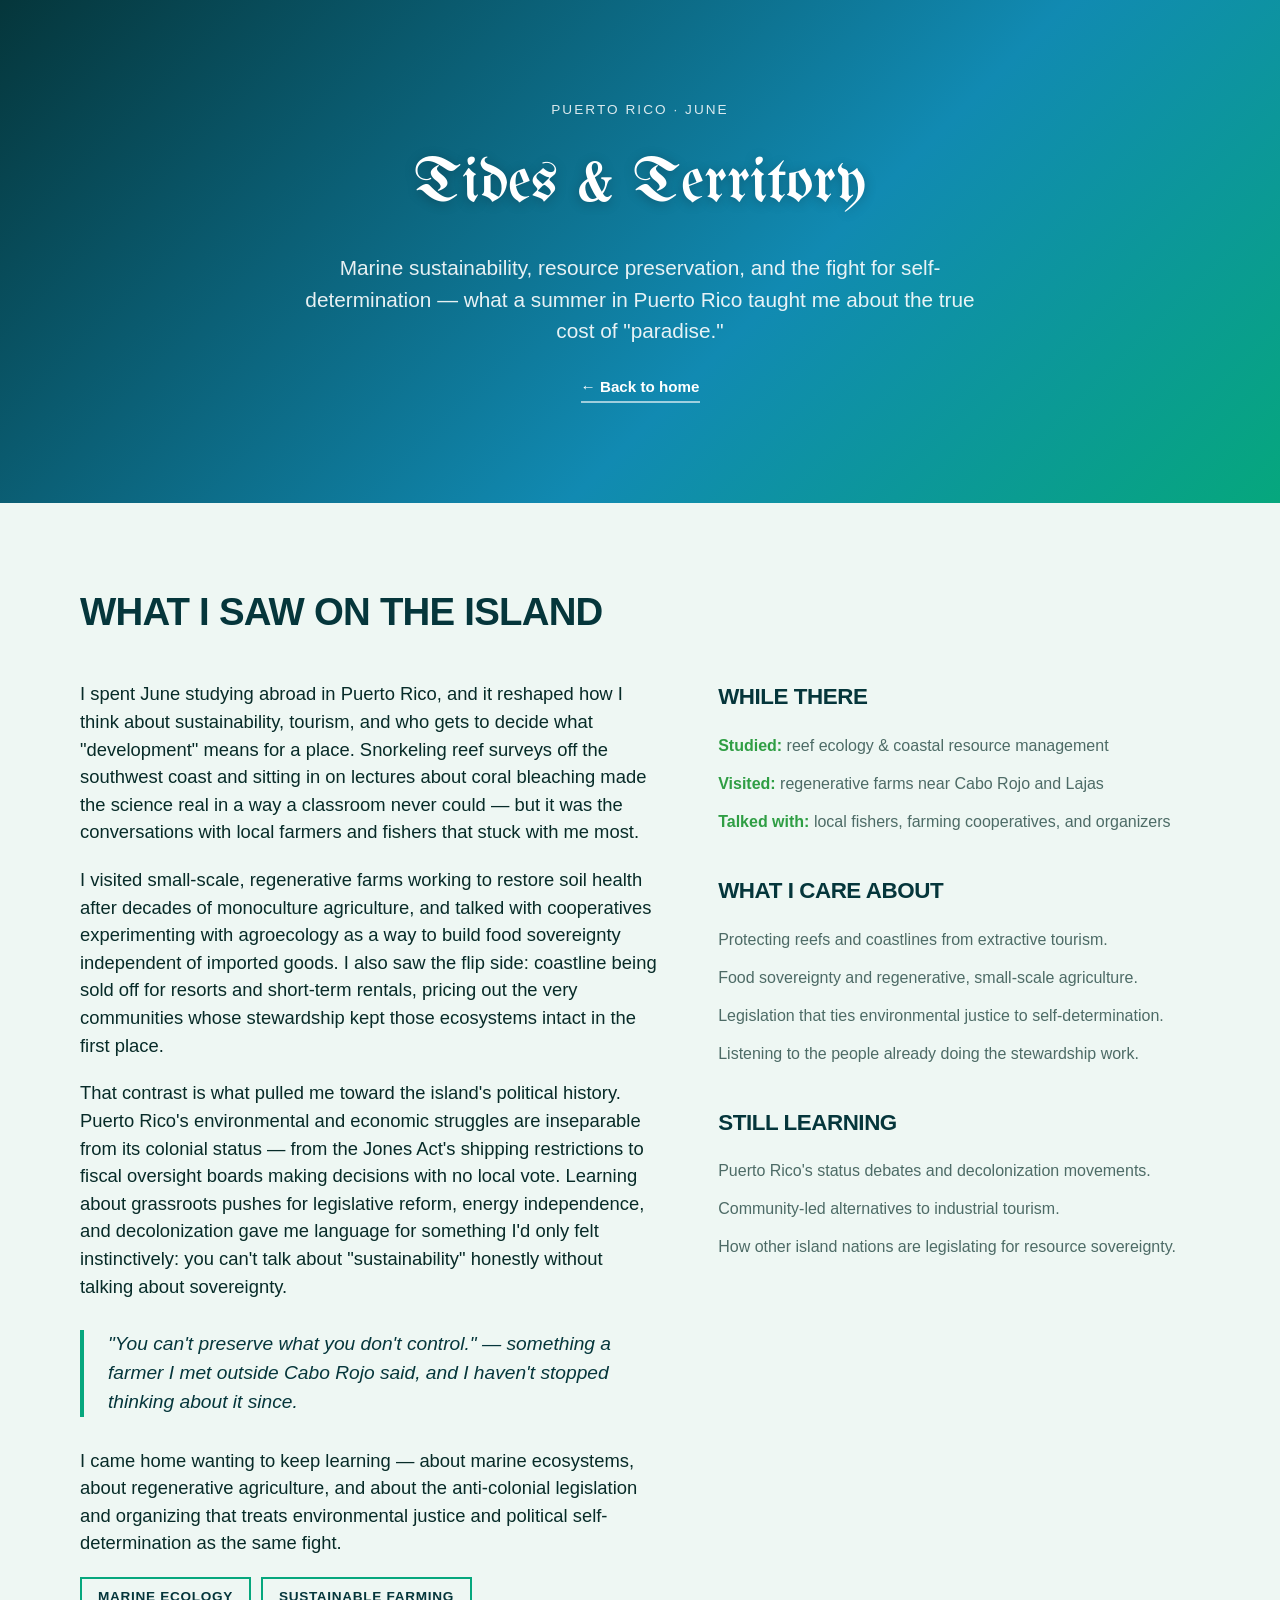
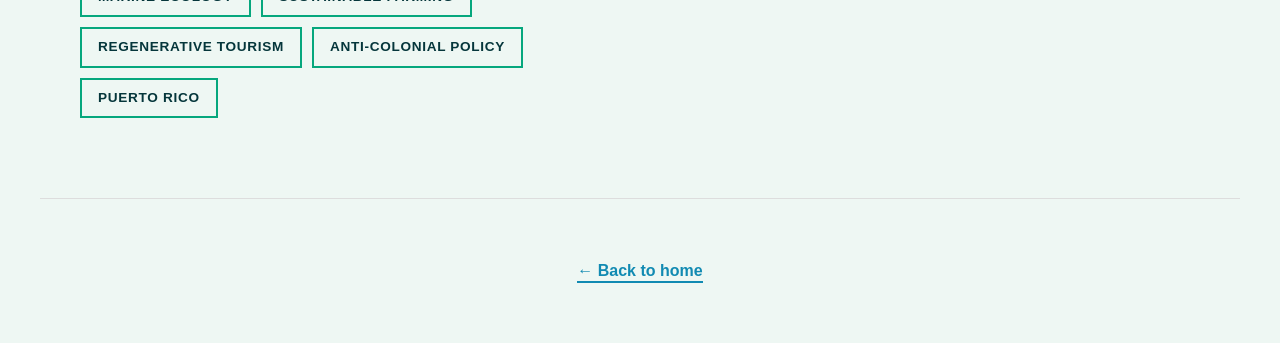
==== sustainability.html @ 19cc6a6e "Add marine sustainability & Puerto Rico page, link from homepage" ====
<!DOCTYPE html>
<html lang="en">
<head>
  <meta charset="UTF-8" />
  <title>Marine Sustainability & Puerto Rico — Marley Renee</title>
  <meta name="viewport" content="width=device-width, initial-scale=1" />
  <link rel="preconnect" href="https://fonts.googleapis.com">
  <link rel="preconnect" href="https://fonts.gstatic.com" crossorigin>
  <link href="https://fonts.googleapis.com/css2?family=UnifrakturMaguntia&display=swap" rel="stylesheet">
  <style>
    :root {
      --black: #072b28;
      --white: #ffffff;
      --cream: #eef7f3;
      --gray: #4d6b66;
      --deep-teal: #05363b;
      --ocean-blue: #118ab2;
      --palm-green: #06a77d;
      --leaf-green: #2f9e44;
      --sand: #eef7f3;
      --accent: #06d6a0;
      --font: "Helvetica Neue", Helvetica, Arial, sans-serif;
      --font-fraktur: "UnifrakturMaguntia", cursive;
    }

    * {
      box-sizing: border-box;
      margin: 0;
      padding: 0;
    }

    body {
      background: var(--cream);
      color: var(--black);
      font-family: var(--font);
      line-height: 1.5;
    }

    /* HERO */
    .hero {
      background: linear-gradient(135deg, var(--deep-teal), var(--ocean-blue) 60%, var(--palm-green));
      color: var(--white);
      padding: 100px 40px;
      text-align: center;
    }

    .hero .eyebrow {
      text-transform: uppercase;
      letter-spacing: 0.15em;
      font-size: 0.85rem;
      opacity: 0.85;
      margin-bottom: 16px;
    }

    .hero h1 {
      font-family: var(--font-fraktur);
      font-size: 4rem;
      font-weight: 400;
      letter-spacing: 0;
      margin-bottom: 20px;
      text-transform: none;
      text-shadow: 0 2px 12px rgba(0, 0, 0, 0.25);
    }

    .hero p {
      font-size: 1.3rem;
      max-width: 700px;
      margin: 0 auto;
      opacity: 0.9;
    }

    .back-link {
      display: inline-block;
      margin-top: 30px;
      color: var(--white);
      text-decoration: none;
      border-bottom: 2px solid rgba(255, 255, 255, 0.6);
      padding-bottom: 2px;
      font-weight: 600;
      font-size: 0.95rem;
    }

    .back-link:hover {
      opacity: 0.8;
    }

    /* SECTION WRAPPER */
    .section {
      padding: 80px 40px;
      max-width: 1200px;
      margin: 0 auto;
      border-bottom: 1px solid #ddd;
    }

    .section-title {
      font-size: 2.4rem;
      font-weight: 700;
      text-transform: uppercase;
      margin-bottom: 40px;
      letter-spacing: -0.02em;
      color: var(--deep-teal);
    }

    .about-grid {
      display: grid;
      grid-template-columns: 1.2fr 1fr;
      gap: 60px;
    }

    @media (max-width: 900px) {
      .about-grid {
        grid-template-columns: 1fr;
      }
    }

    .bio {
      font-size: 1.15rem;
      color: var(--black);
      margin-bottom: 20px;
    }

    .tags {
      margin-top: 20px;
      display: flex;
      flex-wrap: wrap;
      gap: 10px;
    }

    .tag {
      padding: 8px 16px;
      border: 2px solid var(--palm-green);
      color: var(--deep-teal);
      font-size: 0.85rem;
      text-transform: uppercase;
      font-weight: 600;
      letter-spacing: 0.05em;
    }

    .list {
      list-style: none;
      margin-top: 10px;
    }

    .list li {
      margin-bottom: 14px;
      font-size: 1rem;
      color: var(--gray);
    }

    .list li span {
      color: var(--leaf-green);
      font-weight: 600;
    }

    blockquote {
      border-left: 4px solid var(--palm-green);
      padding-left: 24px;
      margin: 30px 0;
      font-size: 1.2rem;
      font-style: italic;
      color: var(--deep-teal);
    }

    /* FOOTER */
    .footer {
      padding: 60px 40px;
      text-align: center;
      font-size: 1rem;
    }

    .footer a {
      color: var(--ocean-blue);
      text-decoration: none;
      border-bottom: 2px solid var(--ocean-blue);
      padding-bottom: 2px;
      font-weight: 600;
    }

    .footer a:hover {
      opacity: 0.7;
    }
  </style>
</head>

<body>

  <!-- HERO -->
  <section class="hero">
    <p class="eyebrow">Puerto Rico &middot; June</p>
    <h1>Tides &amp; Territory</h1>
    <p>Marine sustainability, resource preservation, and the fight for self-determination — what a summer in Puerto Rico taught me about the true cost of "paradise."</p>
    <a class="back-link" href="/index.html">&larr; Back to home</a>
  </section>

  <!-- ABOUT -->
  <section class="section">
    <h2 class="section-title">What I Saw on the Island</h2>

    <div class="about-grid">
      <div>
        <p class="bio">
          I spent June studying abroad in Puerto Rico, and it reshaped how I think about
          sustainability, tourism, and who gets to decide what "development" means for a
          place. Snorkeling reef surveys off the southwest coast and sitting in on lectures
          about coral bleaching made the science real in a way a classroom never could —
          but it was the conversations with local farmers and fishers that stuck with me most.
        </p>

        <p class="bio">
          I visited small-scale, regenerative farms working to restore soil health after
          decades of monoculture agriculture, and talked with cooperatives experimenting with
          agroecology as a way to build food sovereignty independent of imported goods. I also
          saw the flip side: coastline being sold off for resorts and short-term rentals,
          pricing out the very communities whose stewardship kept those ecosystems intact in
          the first place.
        </p>

        <p class="bio">
          That contrast is what pulled me toward the island's political history. Puerto Rico's
          environmental and economic struggles are inseparable from its colonial status —
          from the Jones Act's shipping restrictions to fiscal oversight boards making
          decisions with no local vote. Learning about grassroots pushes for legislative
          reform, energy independence, and decolonization gave me language for something I'd
          only felt instinctively: you can't talk about "sustainability" honestly without
          talking about sovereignty.
        </p>

        <blockquote>
          "You can't preserve what you don't control." — something a farmer I met outside
          Cabo Rojo said, and I haven't stopped thinking about it since.
        </blockquote>

        <p class="bio">
          I came home wanting to keep learning — about marine ecosystems, about
          regenerative agriculture, and about the anti-colonial legislation and organizing
          that treats environmental justice and political self-determination as the same
          fight.
        </p>

        <div class="tags">
          <div class="tag">Marine Ecology</div>
          <div class="tag">Sustainable Farming</div>
          <div class="tag">Regenerative Tourism</div>
          <div class="tag">Anti-Colonial Policy</div>
          <div class="tag">Puerto Rico</div>
        </div>
      </div>

      <aside>
        <h3 class="section-title" style="font-size:1.4rem; margin-bottom:20px;">While There</h3>
        <ul class="list">
          <li><span>Studied:</span> reef ecology &amp; coastal resource management</li>
          <li><span>Visited:</span> regenerative farms near Cabo Rojo and Lajas</li>
          <li><span>Talked with:</span> local fishers, farming cooperatives, and organizers</li>
        </ul>

        <h3 class="section-title" style="font-size:1.4rem; margin:40px 0 20px;">What I Care About</h3>
        <ul class="list">
          <li>Protecting reefs and coastlines from extractive tourism.</li>
          <li>Food sovereignty and regenerative, small-scale agriculture.</li>
          <li>Legislation that ties environmental justice to self-determination.</li>
          <li>Listening to the people already doing the stewardship work.</li>
        </ul>

        <h3 class="section-title" style="font-size:1.4rem; margin:40px 0 20px;">Still Learning</h3>
        <ul class="list">
          <li>Puerto Rico's status debates and decolonization movements.</li>
          <li>Community-led alternatives to industrial tourism.</li>
          <li>How other island nations are legislating for resource sovereignty.</li>
        </ul>
      </aside>
    </div>
  </section>

  <!-- FOOTER -->
  <footer class="footer">
    <p><a href="/index.html">&larr; Back to home</a></p>
  </footer>

</body>
</html>
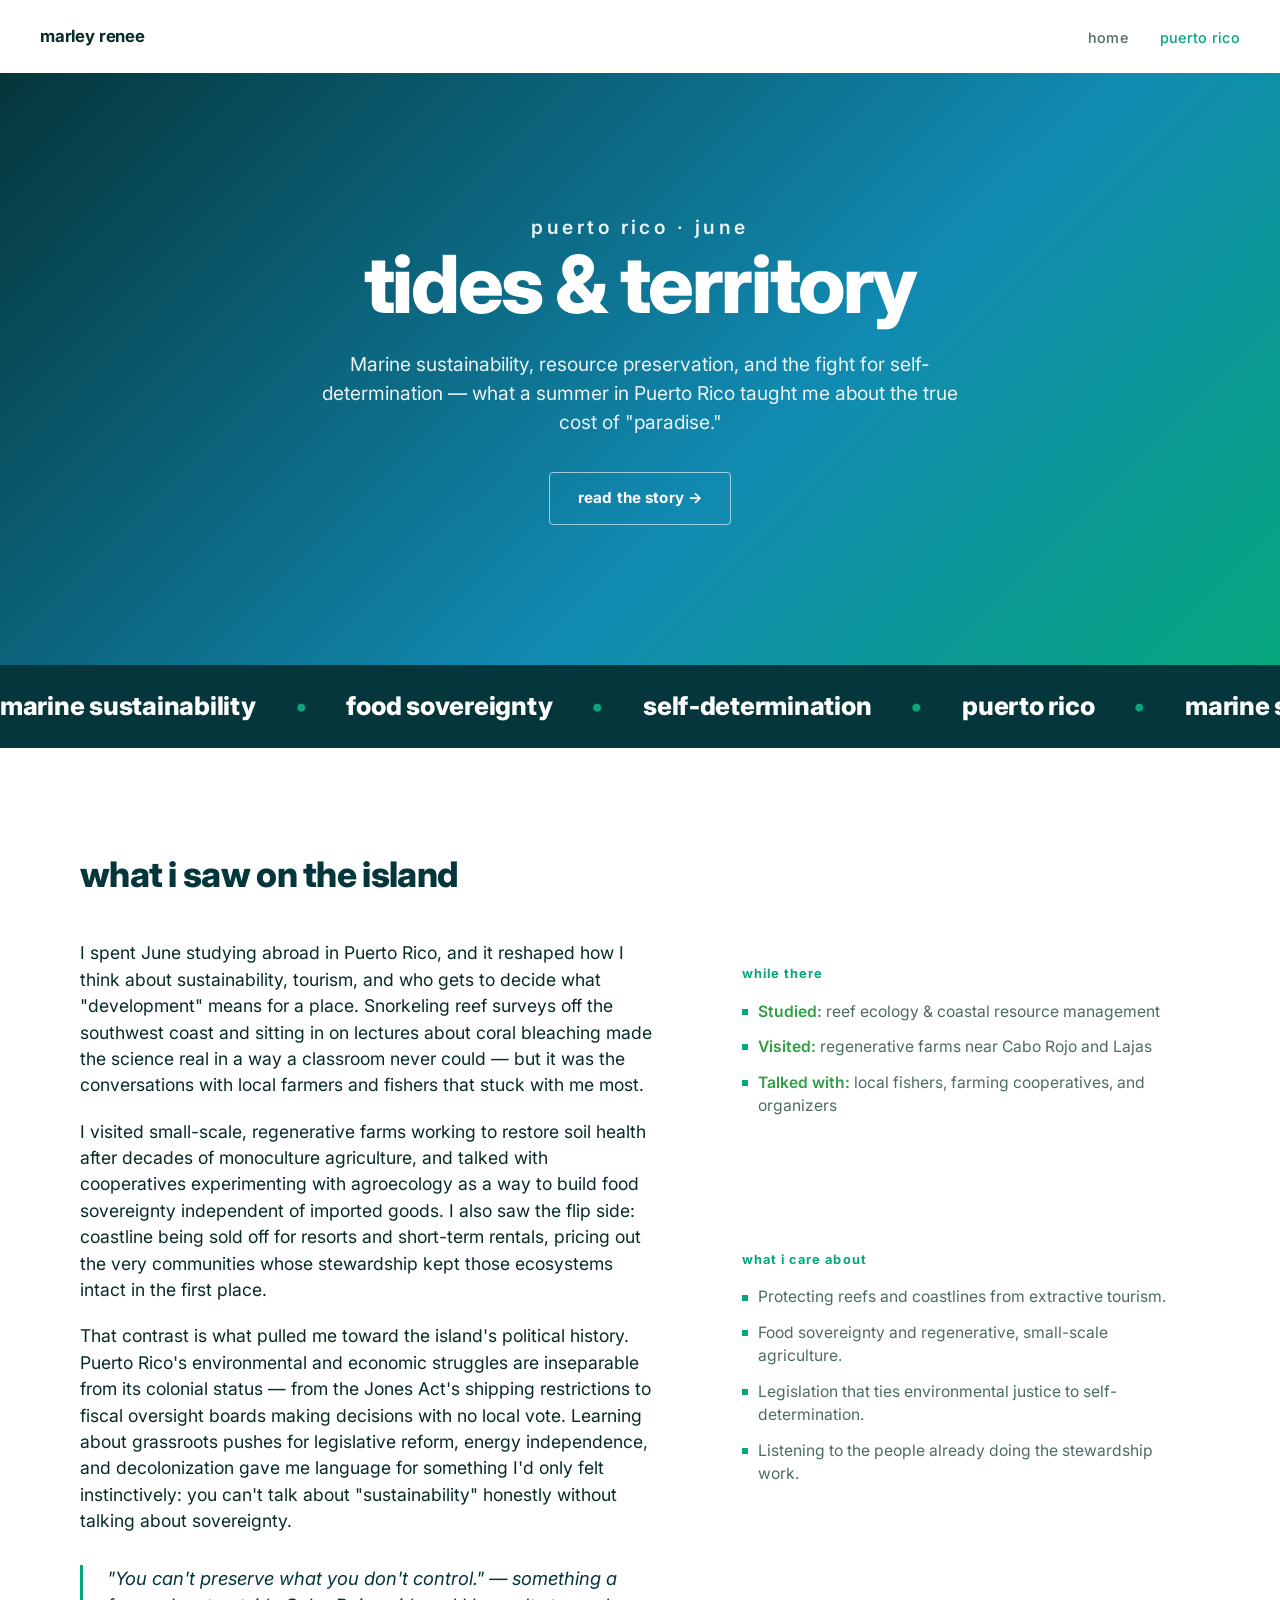
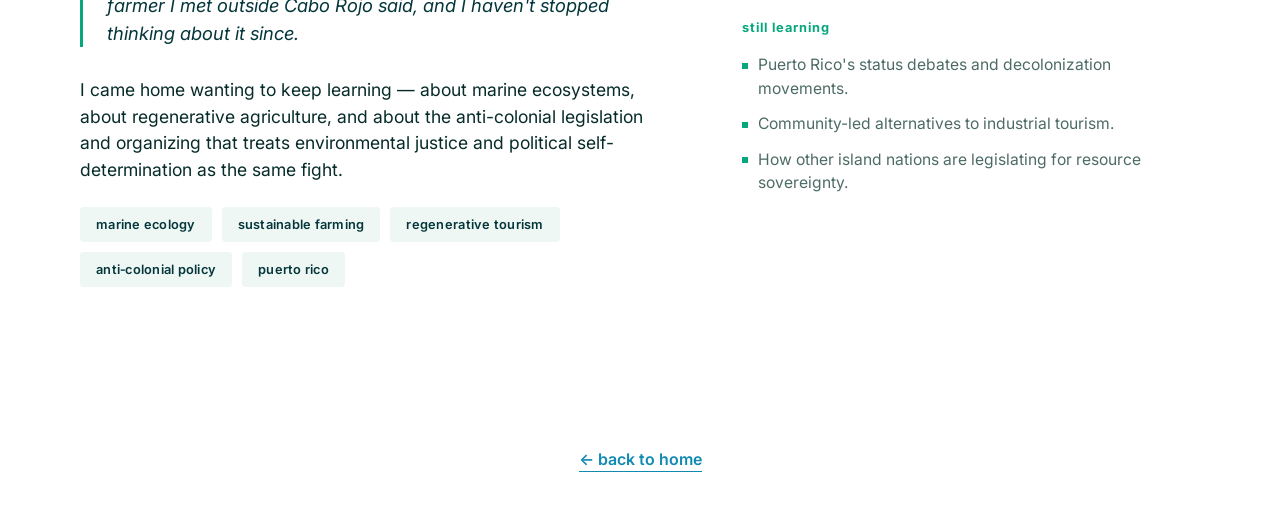
==== commit b954dbc0: "Restyle site with editorial layout, marquee, and shared stylesheet" ====
--- a/sustainability.html
+++ b/sustainability.html
@@ -6,195 +6,39 @@
   <meta name="viewport" content="width=device-width, initial-scale=1" />
   <link rel="preconnect" href="https://fonts.googleapis.com">
   <link rel="preconnect" href="https://fonts.gstatic.com" crossorigin>
-  <link href="https://fonts.googleapis.com/css2?family=UnifrakturMaguntia&display=swap" rel="stylesheet">
-  <style>
-    :root {
-      --black: #072b28;
-      --white: #ffffff;
-      --cream: #eef7f3;
-      --gray: #4d6b66;
-      --deep-teal: #05363b;
-      --ocean-blue: #118ab2;
-      --palm-green: #06a77d;
-      --leaf-green: #2f9e44;
-      --sand: #eef7f3;
-      --accent: #06d6a0;
-      --font: "Helvetica Neue", Helvetica, Arial, sans-serif;
-      --font-fraktur: "UnifrakturMaguntia", cursive;
-    }
-
-    * {
-      box-sizing: border-box;
-      margin: 0;
-      padding: 0;
-    }
-
-    body {
-      background: var(--cream);
-      color: var(--black);
-      font-family: var(--font);
-      line-height: 1.5;
-    }
-
-    /* HERO */
-    .hero {
-      background: linear-gradient(135deg, var(--deep-teal), var(--ocean-blue) 60%, var(--palm-green));
-      color: var(--white);
-      padding: 100px 40px;
-      text-align: center;
-    }
-
-    .hero .eyebrow {
-      text-transform: uppercase;
-      letter-spacing: 0.15em;
-      font-size: 0.85rem;
-      opacity: 0.85;
-      margin-bottom: 16px;
-    }
-
-    .hero h1 {
-      font-family: var(--font-fraktur);
-      font-size: 4rem;
-      font-weight: 400;
-      letter-spacing: 0;
-      margin-bottom: 20px;
-      text-transform: none;
-      text-shadow: 0 2px 12px rgba(0, 0, 0, 0.25);
-    }
-
-    .hero p {
-      font-size: 1.3rem;
-      max-width: 700px;
-      margin: 0 auto;
-      opacity: 0.9;
-    }
-
-    .back-link {
-      display: inline-block;
-      margin-top: 30px;
-      color: var(--white);
-      text-decoration: none;
-      border-bottom: 2px solid rgba(255, 255, 255, 0.6);
-      padding-bottom: 2px;
-      font-weight: 600;
-      font-size: 0.95rem;
-    }
-
-    .back-link:hover {
-      opacity: 0.8;
-    }
-
-    /* SECTION WRAPPER */
-    .section {
-      padding: 80px 40px;
-      max-width: 1200px;
-      margin: 0 auto;
-      border-bottom: 1px solid #ddd;
-    }
-
-    .section-title {
-      font-size: 2.4rem;
-      font-weight: 700;
-      text-transform: uppercase;
-      margin-bottom: 40px;
-      letter-spacing: -0.02em;
-      color: var(--deep-teal);
-    }
-
-    .about-grid {
-      display: grid;
-      grid-template-columns: 1.2fr 1fr;
-      gap: 60px;
-    }
-
-    @media (max-width: 900px) {
-      .about-grid {
-        grid-template-columns: 1fr;
-      }
-    }
-
-    .bio {
-      font-size: 1.15rem;
-      color: var(--black);
-      margin-bottom: 20px;
-    }
-
-    .tags {
-      margin-top: 20px;
-      display: flex;
-      flex-wrap: wrap;
-      gap: 10px;
-    }
-
-    .tag {
-      padding: 8px 16px;
-      border: 2px solid var(--palm-green);
-      color: var(--deep-teal);
-      font-size: 0.85rem;
-      text-transform: uppercase;
-      font-weight: 600;
-      letter-spacing: 0.05em;
-    }
-
-    .list {
-      list-style: none;
-      margin-top: 10px;
-    }
-
-    .list li {
-      margin-bottom: 14px;
-      font-size: 1rem;
-      color: var(--gray);
-    }
-
-    .list li span {
-      color: var(--leaf-green);
-      font-weight: 600;
-    }
-
-    blockquote {
-      border-left: 4px solid var(--palm-green);
-      padding-left: 24px;
-      margin: 30px 0;
-      font-size: 1.2rem;
-      font-style: italic;
-      color: var(--deep-teal);
-    }
-
-    /* FOOTER */
-    .footer {
-      padding: 60px 40px;
-      text-align: center;
-      font-size: 1rem;
-    }
-
-    .footer a {
-      color: var(--ocean-blue);
-      text-decoration: none;
-      border-bottom: 2px solid var(--ocean-blue);
-      padding-bottom: 2px;
-      font-weight: 600;
-    }
-
-    .footer a:hover {
-      opacity: 0.7;
-    }
-  </style>
+  <link rel="stylesheet" href="/style.css">
 </head>
 
 <body>
 
+  <!-- NAV -->
+  <nav class="nav">
+    <a class="nav-mark" href="/index.html">marley renee</a>
+    <ul class="nav-links">
+      <li><a href="/index.html">home</a></li>
+      <li><a href="/sustainability.html" class="active">puerto rico</a></li>
+    </ul>
+  </nav>
+
   <!-- HERO -->
   <section class="hero">
-    <p class="eyebrow">Puerto Rico &middot; June</p>
-    <h1>Tides &amp; Territory</h1>
+    <p class="eyebrow">puerto rico &middot; june</p>
+    <h1>tides &amp; territory</h1>
     <p>Marine sustainability, resource preservation, and the fight for self-determination — what a summer in Puerto Rico taught me about the true cost of "paradise."</p>
-    <a class="back-link" href="/index.html">&larr; Back to home</a>
+    <a class="cta cta-ghost" href="#story">read the story &rarr;</a>
   </section>
 
+  <!-- MARQUEE -->
+  <div class="marquee">
+    <div class="marquee-track">
+      <span>marine sustainability</span><span>food sovereignty</span><span>self&#8209;determination</span><span>puerto rico</span>
+      <span>marine sustainability</span><span>food sovereignty</span><span>self&#8209;determination</span><span>puerto rico</span>
+    </div>
+  </div>
+
   <!-- ABOUT -->
-  <section class="section">
-    <h2 class="section-title">What I Saw on the Island</h2>
+  <section class="section" id="story">
+    <h2 class="section-title">what i saw on the island</h2>
 
     <div class="about-grid">
       <div>
@@ -238,43 +82,49 @@
         </p>
 
         <div class="tags">
-          <div class="tag">Marine Ecology</div>
-          <div class="tag">Sustainable Farming</div>
-          <div class="tag">Regenerative Tourism</div>
-          <div class="tag">Anti-Colonial Policy</div>
-          <div class="tag">Puerto Rico</div>
+          <div class="tag">marine ecology</div>
+          <div class="tag">sustainable farming</div>
+          <div class="tag">regenerative tourism</div>
+          <div class="tag">anti&#8209;colonial policy</div>
+          <div class="tag">puerto rico</div>
         </div>
       </div>
 
-      <aside>
-        <h3 class="section-title" style="font-size:1.4rem; margin-bottom:20px;">While There</h3>
-        <ul class="list">
-          <li><span>Studied:</span> reef ecology &amp; coastal resource management</li>
-          <li><span>Visited:</span> regenerative farms near Cabo Rojo and Lajas</li>
-          <li><span>Talked with:</span> local fishers, farming cooperatives, and organizers</li>
-        </ul>
+      <aside class="card-grid">
+        <div class="card">
+          <h3>while there</h3>
+          <ul class="list">
+            <li><span>Studied:</span> reef ecology &amp; coastal resource management</li>
+            <li><span>Visited:</span> regenerative farms near Cabo Rojo and Lajas</li>
+            <li><span>Talked with:</span> local fishers, farming cooperatives, and organizers</li>
+          </ul>
+        </div>
 
-        <h3 class="section-title" style="font-size:1.4rem; margin:40px 0 20px;">What I Care About</h3>
-        <ul class="list">
-          <li>Protecting reefs and coastlines from extractive tourism.</li>
-          <li>Food sovereignty and regenerative, small-scale agriculture.</li>
-          <li>Legislation that ties environmental justice to self-determination.</li>
-          <li>Listening to the people already doing the stewardship work.</li>
-        </ul>
+        <div class="card">
+          <h3>what i care about</h3>
+          <ul class="list">
+            <li>Protecting reefs and coastlines from extractive tourism.</li>
+            <li>Food sovereignty and regenerative, small-scale agriculture.</li>
+            <li>Legislation that ties environmental justice to self-determination.</li>
+            <li>Listening to the people already doing the stewardship work.</li>
+          </ul>
+        </div>
 
-        <h3 class="section-title" style="font-size:1.4rem; margin:40px 0 20px;">Still Learning</h3>
-        <ul class="list">
-          <li>Puerto Rico's status debates and decolonization movements.</li>
-          <li>Community-led alternatives to industrial tourism.</li>
-          <li>How other island nations are legislating for resource sovereignty.</li>
-        </ul>
+        <div class="card">
+          <h3>still learning</h3>
+          <ul class="list">
+            <li>Puerto Rico's status debates and decolonization movements.</li>
+            <li>Community-led alternatives to industrial tourism.</li>
+            <li>How other island nations are legislating for resource sovereignty.</li>
+          </ul>
+        </div>
       </aside>
     </div>
   </section>
 
   <!-- FOOTER -->
   <footer class="footer">
-    <p><a href="/index.html">&larr; Back to home</a></p>
+    <p><a href="/index.html">&larr; back to home</a></p>
   </footer>
 
 </body>
--- a/style.css
+++ b/style.css
@@ -0,0 +1,317 @@
+@import url('https://fonts.googleapis.com/css2?family=Inter:wght@400;500;600;700;800&display=swap');
+
+:root {
+  --black: #072b28;
+  --white: #ffffff;
+  --cream: #eef7f3;
+  --gray: #4d6b66;
+  --deep-teal: #05363b;
+  --ocean-blue: #118ab2;
+  --palm-green: #06a77d;
+  --leaf-green: #2f9e44;
+  --sand: #eef7f3;
+  --accent: #06d6a0;
+  --font: "Inter", "Helvetica Neue", Helvetica, Arial, sans-serif;
+}
+
+* {
+  box-sizing: border-box;
+  margin: 0;
+  padding: 0;
+}
+
+html {
+  scroll-behavior: smooth;
+}
+
+body {
+  background: var(--white);
+  color: var(--black);
+  font-family: var(--font);
+  line-height: 1.5;
+}
+
+a {
+  color: inherit;
+}
+
+/* NAV */
+.nav {
+  display: flex;
+  align-items: center;
+  justify-content: space-between;
+  padding: 24px 40px;
+  text-transform: lowercase;
+}
+
+.nav-mark {
+  font-size: 1.05rem;
+  font-weight: 700;
+  letter-spacing: -0.01em;
+  text-decoration: none;
+}
+
+.nav-links {
+  display: flex;
+  gap: 32px;
+  list-style: none;
+}
+
+.nav-links a {
+  font-size: 0.9rem;
+  font-weight: 500;
+  text-decoration: none;
+  letter-spacing: 0.02em;
+  color: var(--gray);
+  transition: color 0.15s ease;
+}
+
+.nav-links a:hover,
+.nav-links a.active {
+  color: var(--palm-green);
+}
+
+/* HERO */
+.hero {
+  background: linear-gradient(135deg, var(--deep-teal), var(--ocean-blue) 60%, var(--palm-green));
+  color: var(--white);
+  padding: 140px 40px;
+  text-align: center;
+}
+
+.eyebrow {
+  text-transform: lowercase;
+  letter-spacing: 0.18em;
+  font-size: 0.8rem;
+  font-weight: 600;
+  opacity: 0.85;
+  margin-bottom: 18px;
+}
+
+.hero h1 {
+  text-transform: lowercase;
+  font-size: clamp(2.6rem, 7vw, 5rem);
+  font-weight: 800;
+  letter-spacing: -0.03em;
+  line-height: 1.05;
+  margin-bottom: 24px;
+}
+
+.hero p {
+  font-size: 1.2rem;
+  max-width: 640px;
+  margin: 0 auto;
+  opacity: 0.92;
+}
+
+.cta {
+  display: inline-block;
+  margin-top: 36px;
+  padding: 14px 28px;
+  background: var(--white);
+  color: var(--deep-teal);
+  text-transform: lowercase;
+  text-decoration: none;
+  font-weight: 700;
+  font-size: 0.95rem;
+  letter-spacing: 0.01em;
+  border-radius: 4px;
+  transition: transform 0.15s ease, opacity 0.15s ease;
+}
+
+.cta:hover {
+  transform: translateY(-2px);
+  opacity: 0.9;
+}
+
+.cta.cta-ghost {
+  background: transparent;
+  color: var(--white);
+  border: 1.5px solid rgba(255, 255, 255, 0.6);
+}
+
+/* MARQUEE */
+.marquee {
+  overflow: hidden;
+  white-space: nowrap;
+  background: var(--deep-teal);
+  padding: 22px 0;
+}
+
+.marquee-track {
+  display: inline-flex;
+  animation: scroll 24s linear infinite;
+}
+
+.marquee-track span {
+  display: inline-flex;
+  align-items: center;
+  text-transform: lowercase;
+  font-size: 1.6rem;
+  font-weight: 800;
+  color: var(--white);
+  letter-spacing: -0.01em;
+  padding-right: 40px;
+}
+
+.marquee-track span::after {
+  content: "\2022";
+  margin-left: 40px;
+  color: var(--palm-green);
+}
+
+@keyframes scroll {
+  from { transform: translateX(0); }
+  to { transform: translateX(-50%); }
+}
+
+@media (prefers-reduced-motion: reduce) {
+  .marquee-track {
+    animation: none;
+  }
+}
+
+/* SECTION */
+.section {
+  padding: 100px 40px;
+  max-width: 1200px;
+  margin: 0 auto;
+}
+
+.section-title {
+  text-transform: lowercase;
+  font-size: 2.2rem;
+  font-weight: 800;
+  letter-spacing: -0.02em;
+  color: var(--deep-teal);
+  margin-bottom: 40px;
+}
+
+/* ABOUT GRID */
+.about-grid {
+  display: grid;
+  grid-template-columns: 1.2fr 1fr;
+  gap: 60px;
+}
+
+@media (max-width: 900px) {
+  .about-grid {
+    grid-template-columns: 1fr;
+  }
+}
+
+.bio {
+  font-size: 1.1rem;
+  color: var(--black);
+  margin-bottom: 20px;
+}
+
+/* TAGS */
+.tags {
+  margin-top: 24px;
+  display: flex;
+  flex-wrap: wrap;
+  gap: 10px;
+}
+
+.tag {
+  padding: 8px 16px;
+  background: var(--cream);
+  color: var(--deep-teal);
+  font-size: 0.8rem;
+  text-transform: lowercase;
+  font-weight: 600;
+  letter-spacing: 0.02em;
+  border-radius: 4px;
+}
+
+/* CARDS */
+.card-grid {
+  display: grid;
+  gap: 16px;
+}
+
+.card {
+  background: var(--white);
+  padding: 24px;
+  border-radius: 4px;
+}
+
+.card h3 {
+  text-transform: lowercase;
+  font-size: 0.8rem;
+  font-weight: 700;
+  letter-spacing: 0.08em;
+  color: var(--palm-green);
+  margin-bottom: 16px;
+}
+
+.list {
+  list-style: none;
+}
+
+.list li {
+  margin-bottom: 12px;
+  font-size: 0.98rem;
+  color: var(--gray);
+  padding-left: 16px;
+  position: relative;
+}
+
+.list li::before {
+  content: "";
+  position: absolute;
+  left: 0;
+  top: 0.6em;
+  width: 6px;
+  height: 6px;
+  background: var(--palm-green);
+}
+
+.list li:last-child {
+  margin-bottom: 0;
+}
+
+.list li span {
+  color: var(--leaf-green);
+  font-weight: 600;
+}
+
+.list li a {
+  color: var(--ocean-blue);
+  font-weight: 600;
+  text-decoration: none;
+  border-bottom: 1.5px solid var(--ocean-blue);
+}
+
+.list li a:hover {
+  opacity: 0.7;
+}
+
+blockquote {
+  border-left: 3px solid var(--palm-green);
+  padding-left: 24px;
+  margin: 30px 0;
+  font-size: 1.15rem;
+  font-style: italic;
+  color: var(--deep-teal);
+}
+
+/* FOOTER */
+.footer {
+  padding: 60px 40px;
+  text-align: center;
+  text-transform: lowercase;
+}
+
+.footer a {
+  color: var(--ocean-blue);
+  text-decoration: none;
+  font-weight: 600;
+  border-bottom: 1.5px solid var(--ocean-blue);
+  padding-bottom: 2px;
+}
+
+.footer a:hover {
+  opacity: 0.7;
+}
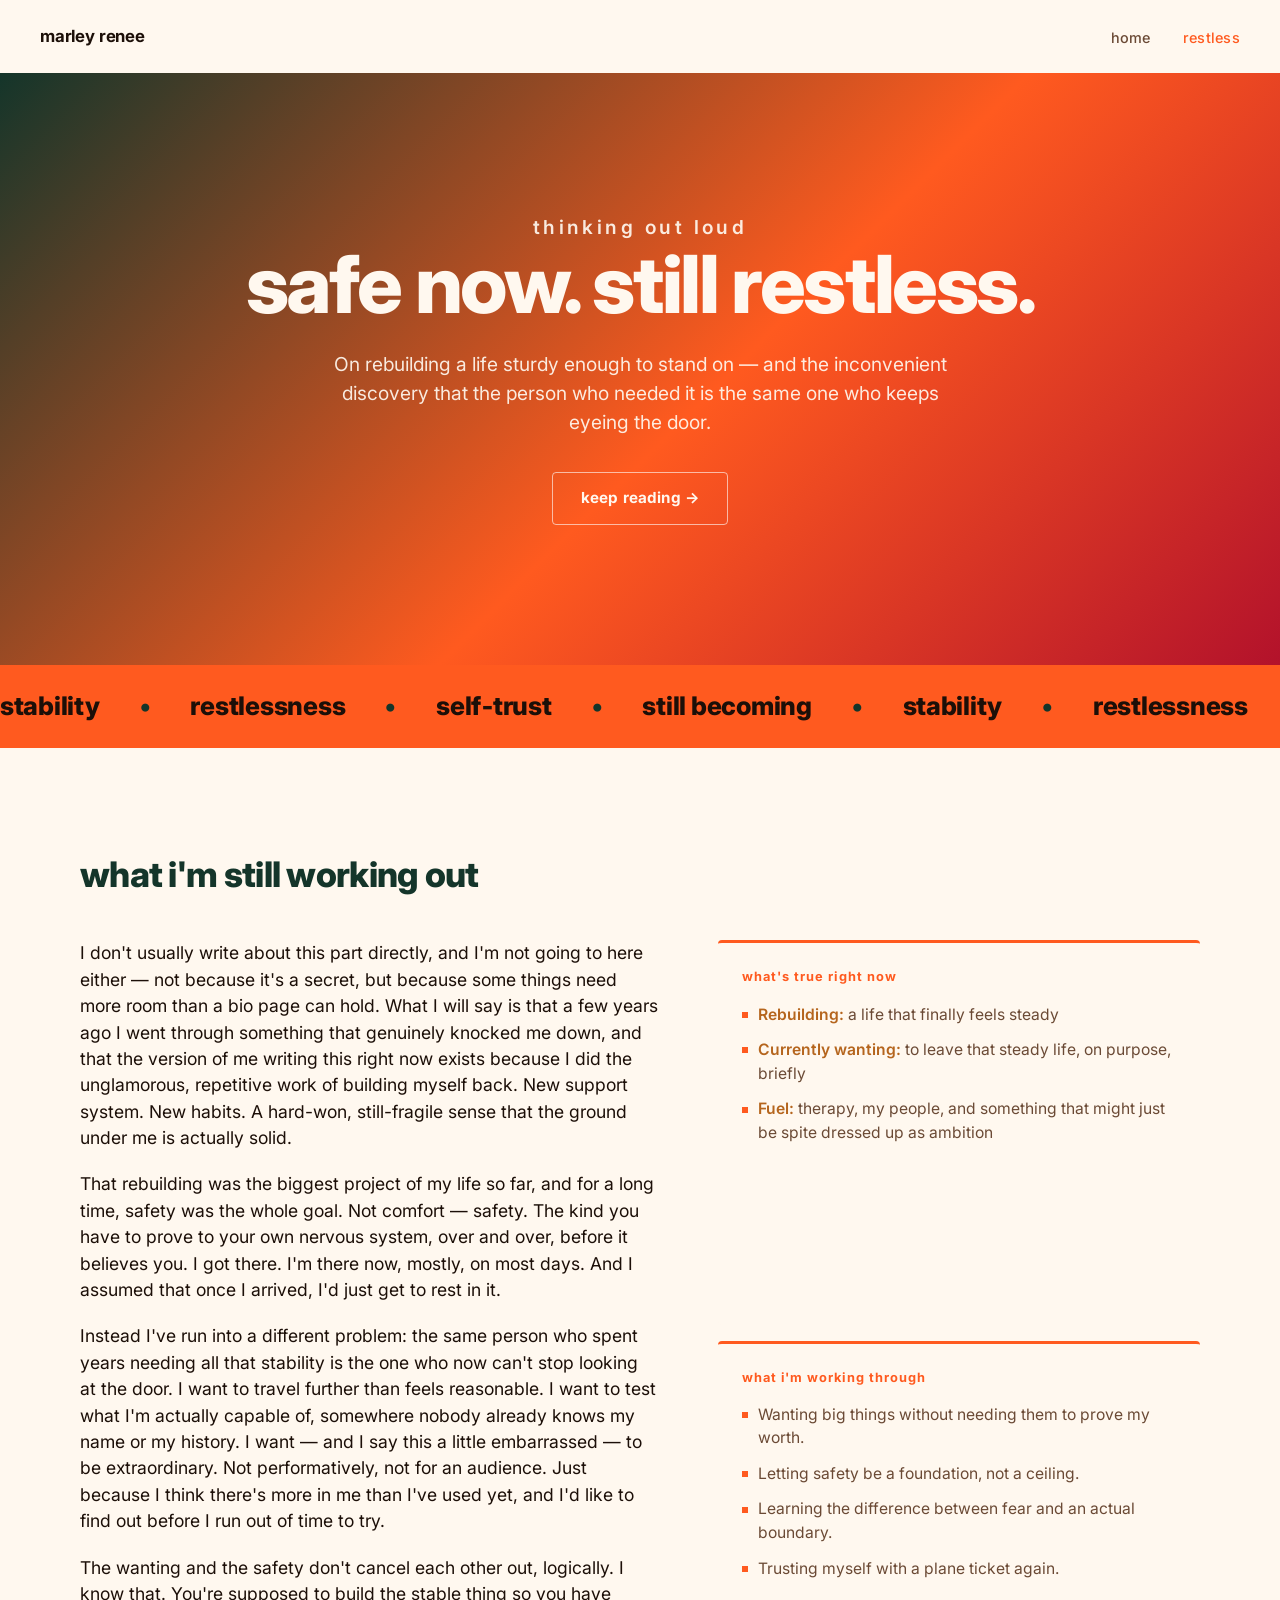
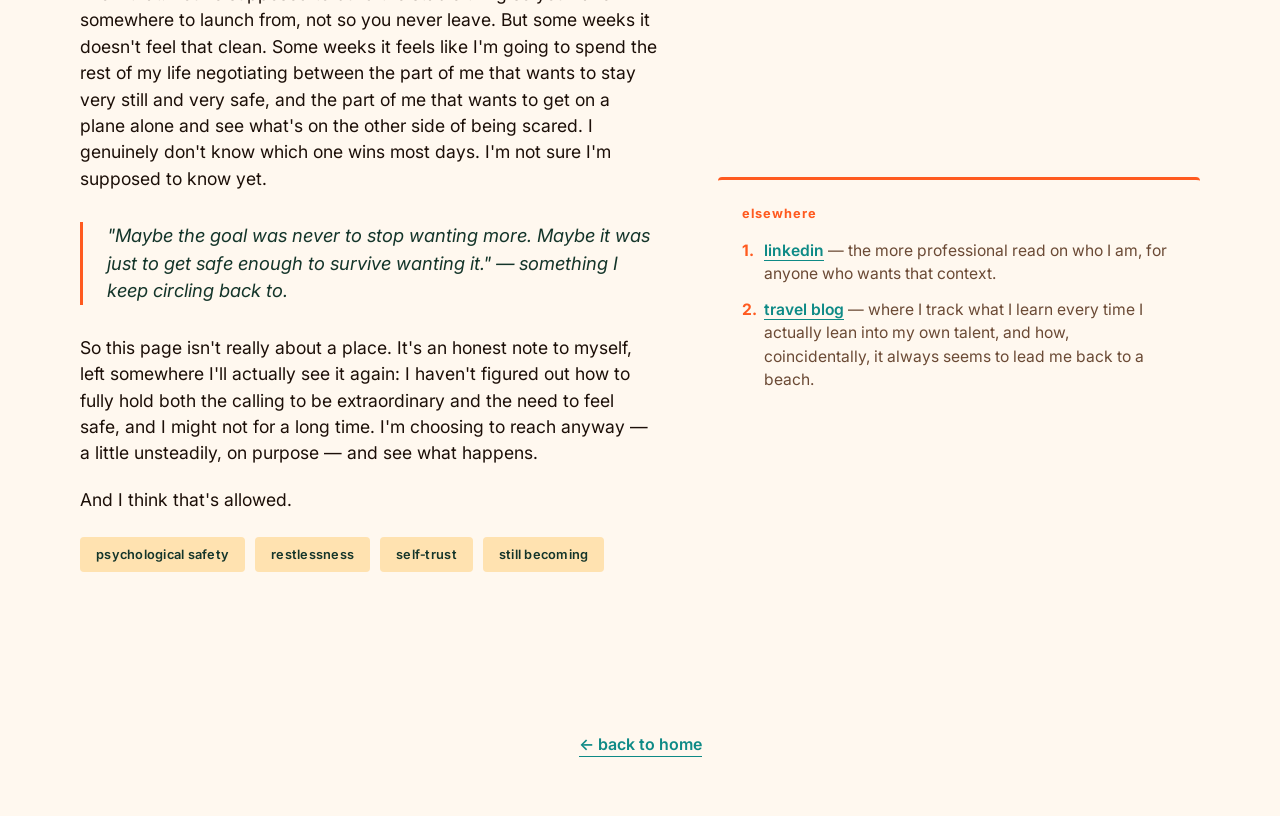
==== commit 3ecbfe4a: "Rewrite Puerto Rico page and redesign site with tropical palette Co-Authored-By: Claude Sonnet 5 <no" ====
--- a/sustainability.html
+++ b/sustainability.html
@@ -2,7 +2,7 @@
 <html lang="en">
 <head>
   <meta charset="UTF-8" />
-  <title>Marine Sustainability & Puerto Rico — Marley Renee</title>
+  <title>Safe Now, Still Restless — Marley Renee</title>
   <meta name="viewport" content="width=device-width, initial-scale=1" />
   <link rel="preconnect" href="https://fonts.googleapis.com">
   <link rel="preconnect" href="https://fonts.gstatic.com" crossorigin>
@@ -16,107 +16,126 @@
     <a class="nav-mark" href="/index.html">marley renee</a>
     <ul class="nav-links">
       <li><a href="/index.html">home</a></li>
-      <li><a href="/sustainability.html" class="active">puerto rico</a></li>
+      <li><a href="/sustainability.html" class="active">restless</a></li>
     </ul>
   </nav>
 
   <!-- HERO -->
   <section class="hero">
-    <p class="eyebrow">puerto rico &middot; june</p>
-    <h1>tides &amp; territory</h1>
-    <p>Marine sustainability, resource preservation, and the fight for self-determination — what a summer in Puerto Rico taught me about the true cost of "paradise."</p>
-    <a class="cta cta-ghost" href="#story">read the story &rarr;</a>
+    <p class="eyebrow">thinking out loud</p>
+    <h1>safe now. still restless.</h1>
+    <p>On rebuilding a life sturdy enough to stand on — and the inconvenient discovery that the person who needed it is the same one who keeps eyeing the door.</p>
+    <a class="cta cta-ghost" href="#musing">keep reading &rarr;</a>
   </section>
 
   <!-- MARQUEE -->
   <div class="marquee">
     <div class="marquee-track">
-      <span>marine sustainability</span><span>food sovereignty</span><span>self&#8209;determination</span><span>puerto rico</span>
-      <span>marine sustainability</span><span>food sovereignty</span><span>self&#8209;determination</span><span>puerto rico</span>
+      <span>stability</span><span>restlessness</span><span>self&#8209;trust</span><span>still becoming</span>
+      <span>stability</span><span>restlessness</span><span>self&#8209;trust</span><span>still becoming</span>
     </div>
   </div>
 
   <!-- ABOUT -->
-  <section class="section" id="story">
-    <h2 class="section-title">what i saw on the island</h2>
+  <section class="section" id="musing">
+    <h2 class="section-title">what i'm still working out</h2>
 
     <div class="about-grid">
       <div>
         <p class="bio">
-          I spent June studying abroad in Puerto Rico, and it reshaped how I think about
-          sustainability, tourism, and who gets to decide what "development" means for a
-          place. Snorkeling reef surveys off the southwest coast and sitting in on lectures
-          about coral bleaching made the science real in a way a classroom never could —
-          but it was the conversations with local farmers and fishers that stuck with me most.
+          I don't usually write about this part directly, and I'm not going to here either —
+          not because it's a secret, but because some things need more room than a bio page
+          can hold. What I will say is that a few years ago I went through something that
+          genuinely knocked me down, and that the version of me writing this right now exists
+          because I did the unglamorous, repetitive work of building myself back. New support
+          system. New habits. A hard-won, still-fragile sense that the ground under me is
+          actually solid.
         </p>
 
         <p class="bio">
-          I visited small-scale, regenerative farms working to restore soil health after
-          decades of monoculture agriculture, and talked with cooperatives experimenting with
-          agroecology as a way to build food sovereignty independent of imported goods. I also
-          saw the flip side: coastline being sold off for resorts and short-term rentals,
-          pricing out the very communities whose stewardship kept those ecosystems intact in
-          the first place.
+          That rebuilding was the biggest project of my life so far, and for a long time,
+          safety was the whole goal. Not comfort — safety. The kind you have to prove to your
+          own nervous system, over and over, before it believes you. I got there. I'm there
+          now, mostly, on most days. And I assumed that once I arrived, I'd just get to rest
+          in it.
         </p>
 
         <p class="bio">
-          That contrast is what pulled me toward the island's political history. Puerto Rico's
-          environmental and economic struggles are inseparable from its colonial status —
-          from the Jones Act's shipping restrictions to fiscal oversight boards making
-          decisions with no local vote. Learning about grassroots pushes for legislative
-          reform, energy independence, and decolonization gave me language for something I'd
-          only felt instinctively: you can't talk about "sustainability" honestly without
-          talking about sovereignty.
+          Instead I've run into a different problem: the same person who spent years needing
+          all that stability is the one who now can't stop looking at the door. I want to
+          travel further than feels reasonable. I want to test what I'm actually capable of,
+          somewhere nobody already knows my name or my history. I want — and I say this a
+          little embarrassed — to be extraordinary. Not performatively, not for an audience.
+          Just because I think there's more in me than I've used yet, and I'd like to find out
+          before I run out of time to try.
+        </p>
+
+        <p class="bio">
+          The wanting and the safety don't cancel each other out, logically. I know that.
+          You're supposed to build the stable thing so you have somewhere to launch from, not
+          so you never leave. But some weeks it doesn't feel that clean. Some weeks it feels
+          like I'm going to spend the rest of my life negotiating between the part of me that
+          wants to stay very still and very safe, and the part of me that wants to get on a
+          plane alone and see what's on the other side of being scared. I genuinely don't know
+          which one wins most days. I'm not sure I'm supposed to know yet.
         </p>
 
         <blockquote>
-          "You can't preserve what you don't control." — something a farmer I met outside
-          Cabo Rojo said, and I haven't stopped thinking about it since.
+          "Maybe the goal was never to stop wanting more. Maybe it was just to get safe enough
+          to survive wanting it." — something I keep circling back to.
         </blockquote>
 
         <p class="bio">
-          I came home wanting to keep learning — about marine ecosystems, about
-          regenerative agriculture, and about the anti-colonial legislation and organizing
-          that treats environmental justice and political self-determination as the same
-          fight.
+          So this page isn't really about a place. It's an honest note to myself, left
+          somewhere I'll actually see it again: I haven't figured out how to fully hold both
+          the calling to be extraordinary and the need to feel safe, and I might not for a
+          long time. I'm choosing to reach anyway — a little unsteadily, on purpose — and see
+          what happens.
         </p>
 
+        <p class="bio">And I think that's allowed.</p>
+
         <div class="tags">
-          <div class="tag">marine ecology</div>
-          <div class="tag">sustainable farming</div>
-          <div class="tag">regenerative tourism</div>
-          <div class="tag">anti&#8209;colonial policy</div>
-          <div class="tag">puerto rico</div>
+          <div class="tag">psychological safety</div>
+          <div class="tag">restlessness</div>
+          <div class="tag">self&#8209;trust</div>
+          <div class="tag">still becoming</div>
         </div>
       </div>
 
       <aside class="card-grid">
         <div class="card">
-          <h3>while there</h3>
+          <h3>what's true right now</h3>
           <ul class="list">
-            <li><span>Studied:</span> reef ecology &amp; coastal resource management</li>
-            <li><span>Visited:</span> regenerative farms near Cabo Rojo and Lajas</li>
-            <li><span>Talked with:</span> local fishers, farming cooperatives, and organizers</li>
+            <li><span>Rebuilding:</span> a life that finally feels steady</li>
+            <li><span>Currently wanting:</span> to leave that steady life, on purpose, briefly</li>
+            <li><span>Fuel:</span> therapy, my people, and something that might just be spite dressed up as ambition</li>
           </ul>
         </div>
 
         <div class="card">
-          <h3>what i care about</h3>
+          <h3>what i'm working through</h3>
           <ul class="list">
-            <li>Protecting reefs and coastlines from extractive tourism.</li>
-            <li>Food sovereignty and regenerative, small-scale agriculture.</li>
-            <li>Legislation that ties environmental justice to self-determination.</li>
-            <li>Listening to the people already doing the stewardship work.</li>
+            <li>Wanting big things without needing them to prove my worth.</li>
+            <li>Letting safety be a foundation, not a ceiling.</li>
+            <li>Learning the difference between fear and an actual boundary.</li>
+            <li>Trusting myself with a plane ticket again.</li>
           </ul>
         </div>
 
         <div class="card">
-          <h3>still learning</h3>
-          <ul class="list">
-            <li>Puerto Rico's status debates and decolonization movements.</li>
-            <li>Community-led alternatives to industrial tourism.</li>
-            <li>How other island nations are legislating for resource sovereignty.</li>
-          </ul>
+          <h3>elsewhere</h3>
+          <ol class="list list-numbered">
+            <li>
+              <a href="https://www.linkedin.com/in/maraltman22/" target="_blank" rel="noopener">linkedin</a>
+              — the more professional read on who I am, for anyone who wants that context.
+            </li>
+            <li>
+              <a href="https://sites.google.com/view/marleysxuprtrip/new-adventure-loading" target="_blank" rel="noopener">travel blog</a>
+              — where I track what I learn every time I actually lean into my own talent, and
+              how, coincidentally, it always seems to lead me back to a beach.
+            </li>
+          </ol>
         </div>
       </aside>
     </div>
--- a/style.css
+++ b/style.css
@@ -1,16 +1,16 @@
 @import url('https://fonts.googleapis.com/css2?family=Inter:wght@400;500;600;700;800&display=swap');
 
 :root {
-  --black: #072b28;
-  --white: #ffffff;
-  --cream: #eef7f3;
-  --gray: #4d6b66;
-  --deep-teal: #05363b;
-  --ocean-blue: #118ab2;
-  --palm-green: #06a77d;
-  --leaf-green: #2f9e44;
-  --sand: #eef7f3;
-  --accent: #06d6a0;
+  --black: #1c0f08;
+  --white: #fff8ef;
+  --cream: #ffe2b0;
+  --gray: #6b4a35;
+  --deep-teal: #14352a;
+  --ocean-blue: #0e8a86;
+  --palm-green: #ff5a1f;
+  --leaf-green: #b5651d;
+  --sand: #ffdca8;
+  --accent: #b3122b;
   --font: "Inter", "Helvetica Neue", Helvetica, Arial, sans-serif;
 }
 
@@ -73,7 +73,7 @@
 
 /* HERO */
 .hero {
-  background: linear-gradient(135deg, var(--deep-teal), var(--ocean-blue) 60%, var(--palm-green));
+  background: linear-gradient(135deg, var(--deep-teal), var(--palm-green) 55%, var(--accent));
   color: var(--white);
   padding: 140px 40px;
   text-align: center;
@@ -134,7 +134,7 @@
 .marquee {
   overflow: hidden;
   white-space: nowrap;
-  background: var(--deep-teal);
+  background: var(--palm-green);
   padding: 22px 0;
 }
 
@@ -149,7 +149,7 @@
   text-transform: lowercase;
   font-size: 1.6rem;
   font-weight: 800;
-  color: var(--white);
+  color: var(--black);
   letter-spacing: -0.01em;
   padding-right: 40px;
 }
@@ -157,7 +157,7 @@
 .marquee-track span::after {
   content: "\2022";
   margin-left: 40px;
-  color: var(--palm-green);
+  color: var(--deep-teal);
 }
 
 @keyframes scroll {
@@ -235,6 +235,7 @@
   background: var(--white);
   padding: 24px;
   border-radius: 4px;
+  border-top: 3px solid var(--palm-green);
 }
 
 .card h3 {
@@ -288,6 +289,25 @@
   opacity: 0.7;
 }
 
+.list-numbered {
+  counter-reset: list-num;
+}
+
+.list-numbered li {
+  counter-increment: list-num;
+  padding-left: 22px;
+}
+
+.list-numbered li::before {
+  content: counter(list-num) ".";
+  width: auto;
+  height: auto;
+  background: none;
+  color: var(--palm-green);
+  font-weight: 700;
+  top: 0;
+}
+
 blockquote {
   border-left: 3px solid var(--palm-green);
   padding-left: 24px;
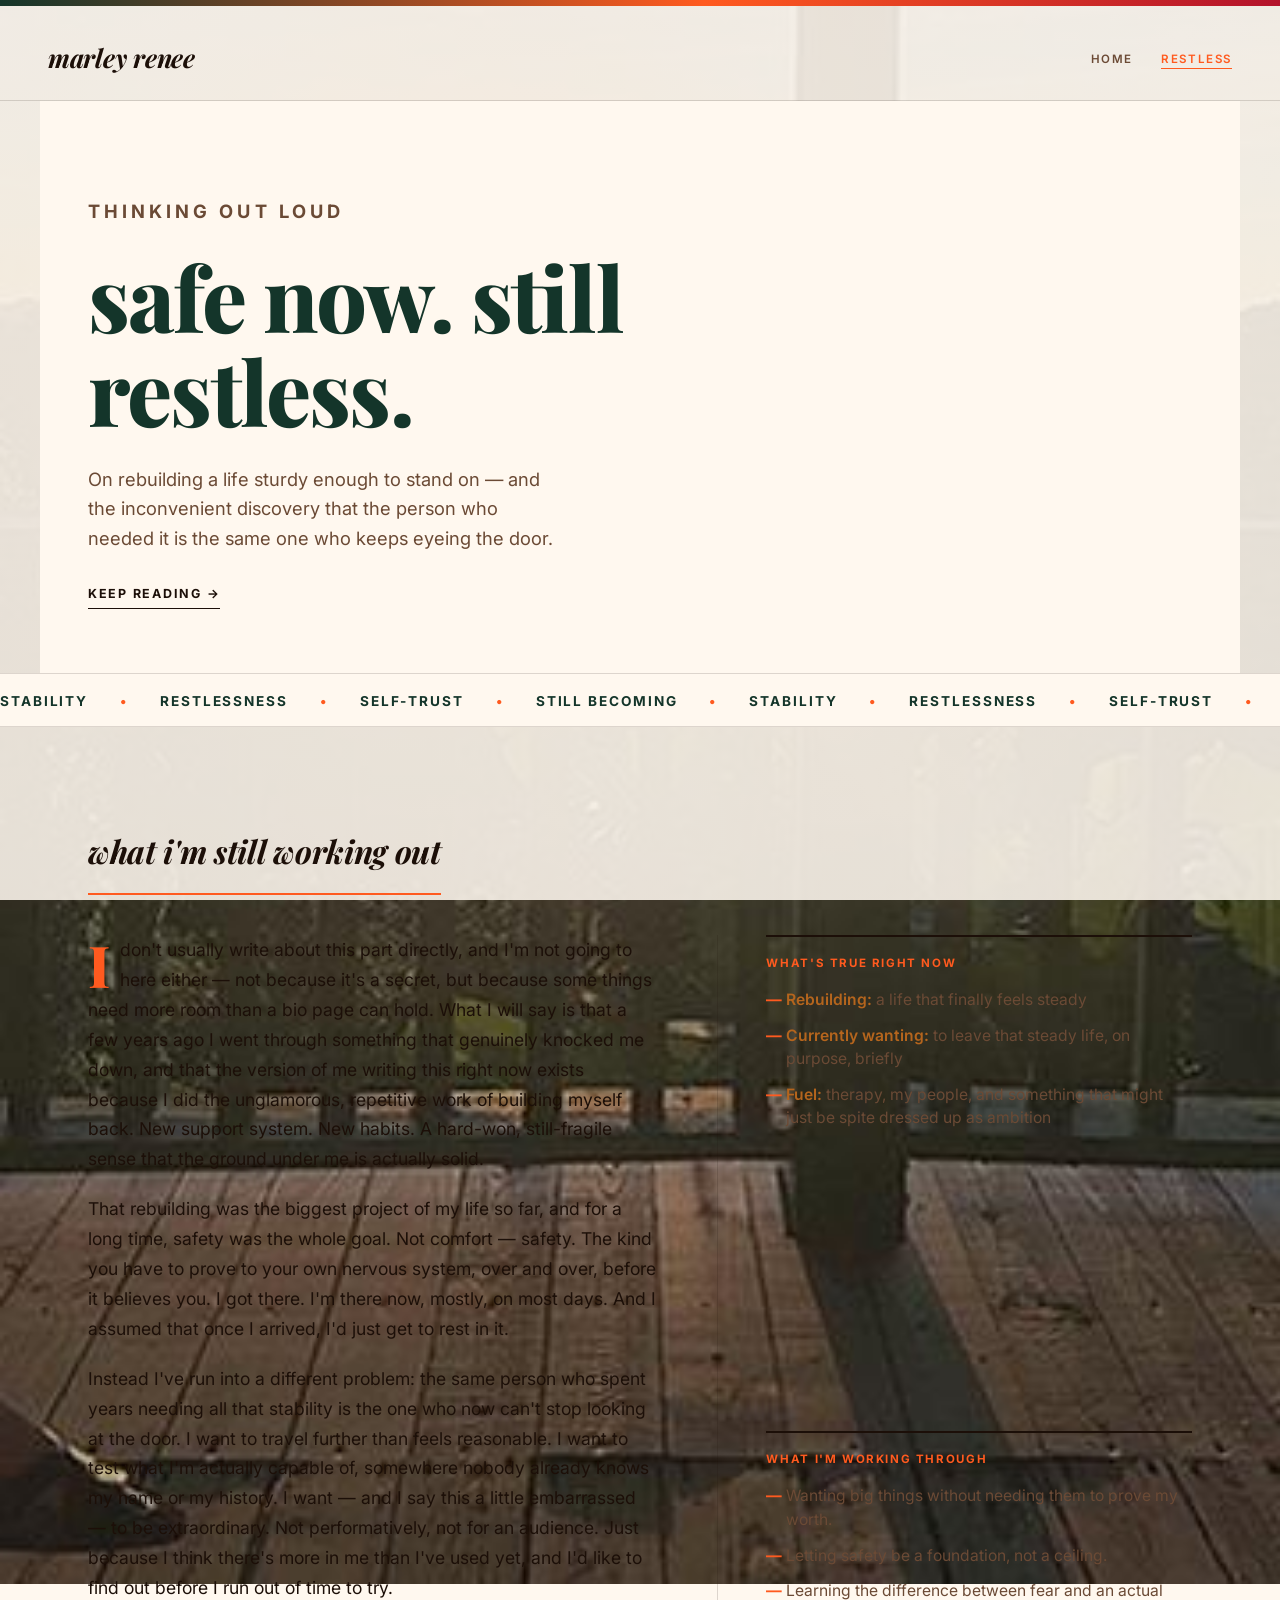
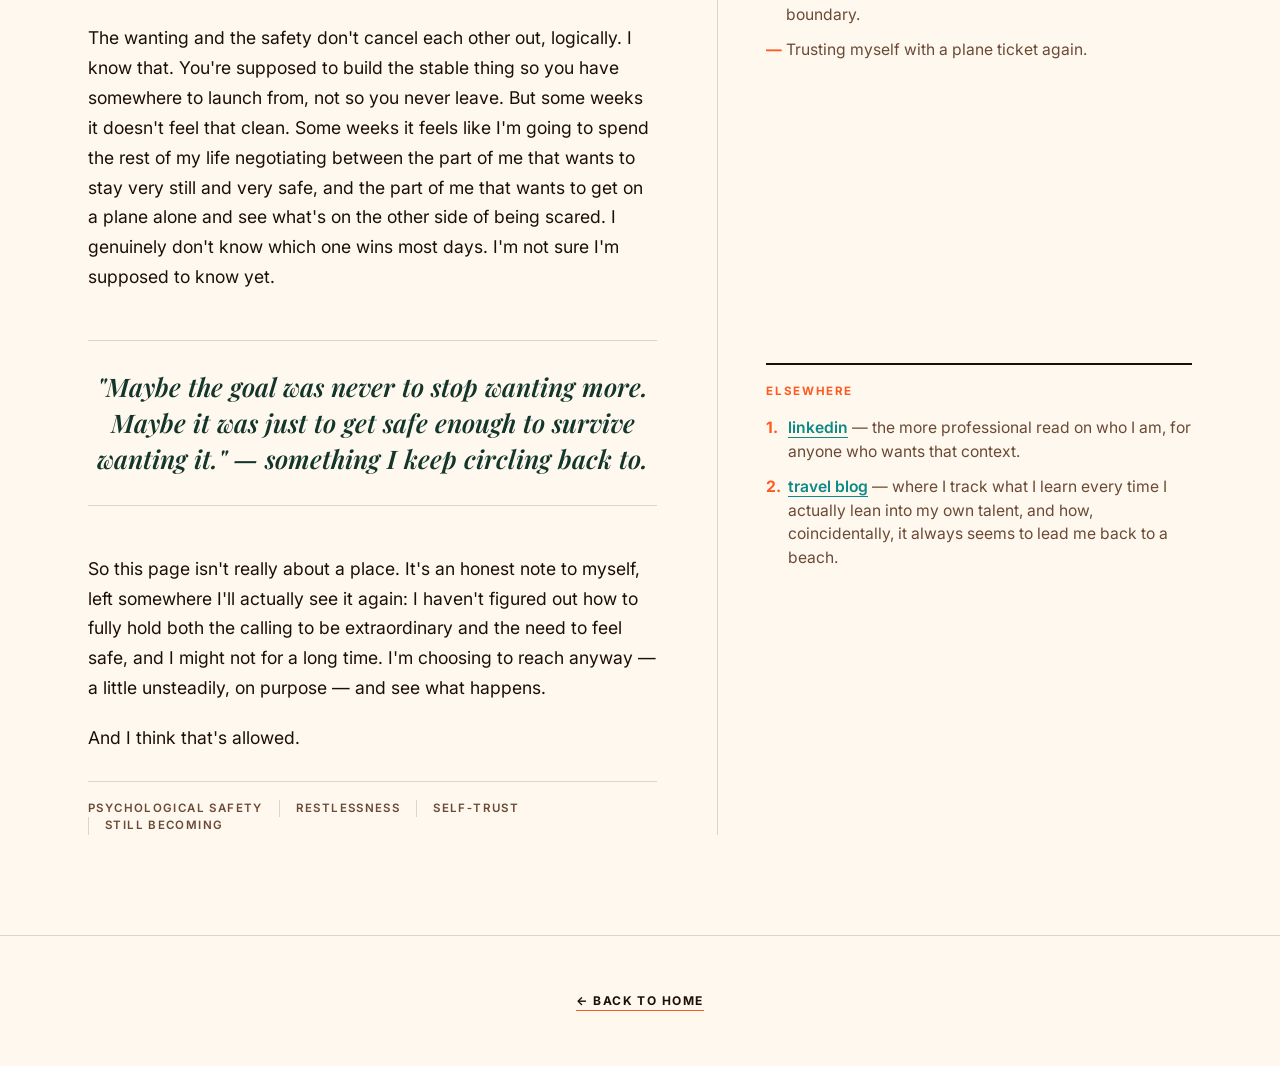
==== commit 9fd003e1: "Redesign site as bold editorial layout, add faded photo backdrop to restless page Co-Authored-By: Cl" ====
--- a/sustainability.html
+++ b/sustainability.html
@@ -9,7 +9,9 @@
   <link rel="stylesheet" href="/style.css">
 </head>
 
-<body>
+<body class="page-restless">
+
+  <div class="top-bar"></div>
 
   <!-- NAV -->
   <nav class="nav">
@@ -42,7 +44,7 @@
 
     <div class="about-grid">
       <div>
-        <p class="bio">
+        <p class="bio lede">
           I don't usually write about this part directly, and I'm not going to here either —
           not because it's a secret, but because some things need more room than a bio page
           can hold. What I will say is that a few years ago I went through something that
@@ -95,12 +97,12 @@
 
         <p class="bio">And I think that's allowed.</p>
 
-        <div class="tags">
-          <div class="tag">psychological safety</div>
-          <div class="tag">restlessness</div>
-          <div class="tag">self&#8209;trust</div>
-          <div class="tag">still becoming</div>
-        </div>
+        <ul class="meta-tags">
+          <li>psychological safety</li>
+          <li>restlessness</li>
+          <li>self&#8209;trust</li>
+          <li>still becoming</li>
+        </ul>
       </div>
 
       <aside class="card-grid">
--- a/style.css
+++ b/style.css
@@ -1,4 +1,4 @@
-@import url('https://fonts.googleapis.com/css2?family=Inter:wght@400;500;600;700;800&display=swap');
+@import url('https://fonts.googleapis.com/css2?family=Inter:wght@400;500;600;700;800&family=Playfair+Display:ital,wght@0,700;0,800;0,900;1,500;1,600;1,700&display=swap');
 
 :root {
   --black: #1c0f08;
@@ -11,7 +11,9 @@
   --leaf-green: #b5651d;
   --sand: #ffdca8;
   --accent: #b3122b;
+  --rule: rgba(28, 15, 8, 0.15);
   --font: "Inter", "Helvetica Neue", Helvetica, Arial, sans-serif;
+  --font-serif: "Playfair Display", Georgia, "Times New Roman", serif;
 }
 
 * {
@@ -33,6 +35,21 @@
 
 a {
   color: inherit;
+}
+
+body.page-restless {
+  background-color: var(--white);
+  background-image: linear-gradient(rgba(255, 248, 239, 0.88), rgba(255, 248, 239, 0.88)), url('/images/restless-bg.jpg');
+  background-size: cover;
+  background-position: center;
+  background-repeat: no-repeat;
+  background-attachment: fixed;
+}
+
+/* TOP BAR */
+.top-bar {
+  height: 6px;
+  background: linear-gradient(90deg, var(--deep-teal), var(--palm-green) 55%, var(--accent));
 }
 
 /* NAV */
@@ -40,124 +57,141 @@
   display: flex;
   align-items: center;
   justify-content: space-between;
-  padding: 24px 40px;
-  text-transform: lowercase;
+  padding: 32px 48px 24px;
+  border-bottom: 1px solid var(--rule);
 }
 
 .nav-mark {
-  font-size: 1.05rem;
-  font-weight: 700;
+  font-family: var(--font-serif);
+  font-style: italic;
+  font-weight: 700;
+  font-size: 1.6rem;
   letter-spacing: -0.01em;
   text-decoration: none;
+  text-transform: lowercase;
 }
 
 .nav-links {
   display: flex;
-  gap: 32px;
+  gap: 28px;
+  flex-wrap: wrap;
   list-style: none;
 }
 
 .nav-links a {
-  font-size: 0.9rem;
-  font-weight: 500;
+  font-size: 0.72rem;
+  font-weight: 600;
+  text-transform: uppercase;
   text-decoration: none;
-  letter-spacing: 0.02em;
+  letter-spacing: 0.14em;
   color: var(--gray);
-  transition: color 0.15s ease;
+  padding-bottom: 2px;
+  border-bottom: 1px solid transparent;
+  transition: color 0.15s ease, border-color 0.15s ease;
 }
 
 .nav-links a:hover,
 .nav-links a.active {
   color: var(--palm-green);
+  border-bottom-color: var(--palm-green);
 }
 
 /* HERO */
 .hero {
-  background: linear-gradient(135deg, var(--deep-teal), var(--palm-green) 55%, var(--accent));
-  color: var(--white);
-  padding: 140px 40px;
-  text-align: center;
+  background: var(--white);
+  color: var(--black);
+  max-width: 1200px;
+  margin: 0 auto;
+  padding: 96px 48px 64px;
+  text-align: left;
 }
 
 .eyebrow {
+  text-transform: uppercase;
+  letter-spacing: 0.22em;
+  font-size: 0.75rem;
+  font-weight: 700;
+  color: var(--palm-green);
+  margin-bottom: 22px;
+}
+
+.hero h1 {
+  font-family: var(--font-serif);
   text-transform: lowercase;
-  letter-spacing: 0.18em;
-  font-size: 0.8rem;
-  font-weight: 600;
-  opacity: 0.85;
-  margin-bottom: 18px;
-}
-
-.hero h1 {
-  text-transform: lowercase;
-  font-size: clamp(2.6rem, 7vw, 5rem);
+  font-size: clamp(2.8rem, 7vw, 5.6rem);
   font-weight: 800;
-  letter-spacing: -0.03em;
+  letter-spacing: -0.02em;
   line-height: 1.05;
-  margin-bottom: 24px;
+  color: var(--deep-teal);
+  max-width: 760px;
+  margin-bottom: 28px;
 }
 
 .hero p {
-  font-size: 1.2rem;
-  max-width: 640px;
-  margin: 0 auto;
-  opacity: 0.92;
+  font-size: 1.15rem;
+  max-width: 480px;
+  color: var(--gray);
+  line-height: 1.6;
 }
 
 .cta {
   display: inline-block;
-  margin-top: 36px;
-  padding: 14px 28px;
-  background: var(--white);
-  color: var(--deep-teal);
-  text-transform: lowercase;
+  margin-top: 32px;
+  padding-bottom: 4px;
+  background: none;
+  color: var(--black);
+  text-transform: uppercase;
   text-decoration: none;
   font-weight: 700;
-  font-size: 0.95rem;
-  letter-spacing: 0.01em;
-  border-radius: 4px;
-  transition: transform 0.15s ease, opacity 0.15s ease;
+  font-size: 0.78rem;
+  letter-spacing: 0.14em;
+  border-radius: 0;
+  border-bottom: 1.5px solid var(--black);
+  transition: color 0.15s ease, border-color 0.15s ease;
 }
 
 .cta:hover {
-  transform: translateY(-2px);
-  opacity: 0.9;
+  color: var(--palm-green);
+  border-color: var(--palm-green);
 }
 
 .cta.cta-ghost {
-  background: transparent;
-  color: var(--white);
-  border: 1.5px solid rgba(255, 255, 255, 0.6);
+  background: none;
+  color: var(--black);
+  border: none;
+  border-bottom: 1.5px solid var(--black);
 }
 
 /* MARQUEE */
 .marquee {
   overflow: hidden;
   white-space: nowrap;
-  background: var(--palm-green);
-  padding: 22px 0;
+  background: var(--white);
+  border-top: 1px solid var(--rule);
+  border-bottom: 1px solid var(--rule);
+  padding: 14px 0;
 }
 
 .marquee-track {
   display: inline-flex;
-  animation: scroll 24s linear infinite;
+  animation: scroll 26s linear infinite;
 }
 
 .marquee-track span {
   display: inline-flex;
   align-items: center;
-  text-transform: lowercase;
-  font-size: 1.6rem;
-  font-weight: 800;
-  color: var(--black);
-  letter-spacing: -0.01em;
-  padding-right: 40px;
+  text-transform: uppercase;
+  font-size: 0.85rem;
+  font-weight: 700;
+  color: var(--deep-teal);
+  letter-spacing: 0.14em;
+  padding-right: 32px;
 }
 
 .marquee-track span::after {
   content: "\2022";
-  margin-left: 40px;
-  color: var(--deep-teal);
+  margin-left: 32px;
+  color: var(--palm-green);
 }
 
 @keyframes scroll {
@@ -173,18 +207,23 @@
 
 /* SECTION */
 .section {
-  padding: 100px 40px;
+  padding: 100px 48px;
   max-width: 1200px;
   margin: 0 auto;
 }
 
 .section-title {
+  display: inline-block;
+  font-family: var(--font-serif);
+  font-style: italic;
   text-transform: lowercase;
-  font-size: 2.2rem;
-  font-weight: 800;
-  letter-spacing: -0.02em;
-  color: var(--deep-teal);
+  font-size: 2rem;
+  font-weight: 700;
+  letter-spacing: -0.01em;
+  color: var(--black);
+  padding-bottom: 18px;
   margin-bottom: 40px;
+  border-bottom: 2px solid var(--palm-green);
 }
 
 /* ABOUT GRID */
@@ -202,47 +241,70 @@
 
 .bio {
   font-size: 1.1rem;
+  line-height: 1.7;
   color: var(--black);
   margin-bottom: 20px;
 }
 
-/* TAGS */
-.tags {
-  margin-top: 24px;
+.lede::first-letter {
+  font-family: var(--font-serif);
+  font-size: 3.6rem;
+  font-weight: 800;
+  line-height: 0.75;
+  float: left;
+  padding-right: 10px;
+  padding-top: 8px;
+  color: var(--palm-green);
+}
+
+/* META TAGS */
+.meta-tags {
+  list-style: none;
   display: flex;
   flex-wrap: wrap;
-  gap: 10px;
-}
-
-.tag {
-  padding: 8px 16px;
-  background: var(--cream);
-  color: var(--deep-teal);
-  font-size: 0.8rem;
-  text-transform: lowercase;
-  font-weight: 600;
-  letter-spacing: 0.02em;
-  border-radius: 4px;
+  margin-top: 28px;
+  padding-top: 18px;
+  border-top: 1px solid var(--rule);
+}
+
+.meta-tags li {
+  font-size: 0.72rem;
+  text-transform: uppercase;
+  letter-spacing: 0.12em;
+  font-weight: 600;
+  color: var(--gray);
+  padding: 0 16px;
+  border-left: 1px solid var(--rule);
+}
+
+.meta-tags li:first-child {
+  padding-left: 0;
+  border-left: none;
 }
 
 /* CARDS */
 .card-grid {
   display: grid;
-  gap: 16px;
+  gap: 36px;
+}
+
+@media (min-width: 901px) {
+  .card-grid {
+    border-left: 1px solid var(--rule);
+    padding-left: 48px;
+  }
 }
 
 .card {
-  background: var(--white);
-  padding: 24px;
-  border-radius: 4px;
-  border-top: 3px solid var(--palm-green);
+  padding-top: 18px;
+  border-top: 2px solid var(--black);
 }
 
 .card h3 {
-  text-transform: lowercase;
-  font-size: 0.8rem;
-  font-weight: 700;
-  letter-spacing: 0.08em;
+  text-transform: uppercase;
+  font-size: 0.72rem;
+  font-weight: 700;
+  letter-spacing: 0.14em;
   color: var(--palm-green);
   margin-bottom: 16px;
 }
@@ -255,18 +317,17 @@
   margin-bottom: 12px;
   font-size: 0.98rem;
   color: var(--gray);
-  padding-left: 16px;
+  padding-left: 20px;
   position: relative;
 }
 
 .list li::before {
-  content: "";
+  content: "\2014";
   position: absolute;
   left: 0;
-  top: 0.6em;
-  width: 6px;
-  height: 6px;
-  background: var(--palm-green);
+  top: 0;
+  color: var(--palm-green);
+  font-weight: 700;
 }
 
 .list li:last-child {
@@ -300,38 +361,66 @@
 
 .list-numbered li::before {
   content: counter(list-num) ".";
-  width: auto;
-  height: auto;
-  background: none;
   color: var(--palm-green);
   font-weight: 700;
   top: 0;
 }
 
 blockquote {
-  border-left: 3px solid var(--palm-green);
-  padding-left: 24px;
-  margin: 30px 0;
-  font-size: 1.15rem;
+  font-family: var(--font-serif);
   font-style: italic;
+  font-weight: 600;
+  font-size: 1.6rem;
+  line-height: 1.4;
+  text-align: center;
   color: var(--deep-teal);
+  max-width: 640px;
+  margin: 48px auto;
+  padding: 28px 0;
+  border-top: 1px solid var(--rule);
+  border-bottom: 1px solid var(--rule);
 }
 
 /* FOOTER */
 .footer {
-  padding: 60px 40px;
+  padding: 56px 48px;
   text-align: center;
-  text-transform: lowercase;
+  border-top: 1px solid var(--rule);
+}
+
+.footer p {
+  text-transform: uppercase;
+  letter-spacing: 0.12em;
+  font-size: 0.75rem;
+  font-weight: 600;
+  color: var(--gray);
 }
 
 .footer a {
-  color: var(--ocean-blue);
+  color: var(--black);
   text-decoration: none;
-  font-weight: 600;
-  border-bottom: 1.5px solid var(--ocean-blue);
+  font-weight: 700;
+  border-bottom: 1.5px solid var(--palm-green);
   padding-bottom: 2px;
 }
 
 .footer a:hover {
   opacity: 0.7;
-}
+  color: var(--palm-green);
+}
+
+@media (max-width: 640px) {
+  .nav, .hero, .section, .footer {
+    padding-left: 24px;
+    padding-right: 24px;
+  }
+
+  .card-grid {
+    padding-left: 0;
+    border-left: none;
+  }
+
+  body.page-restless {
+    background-attachment: scroll;
+  }
+}
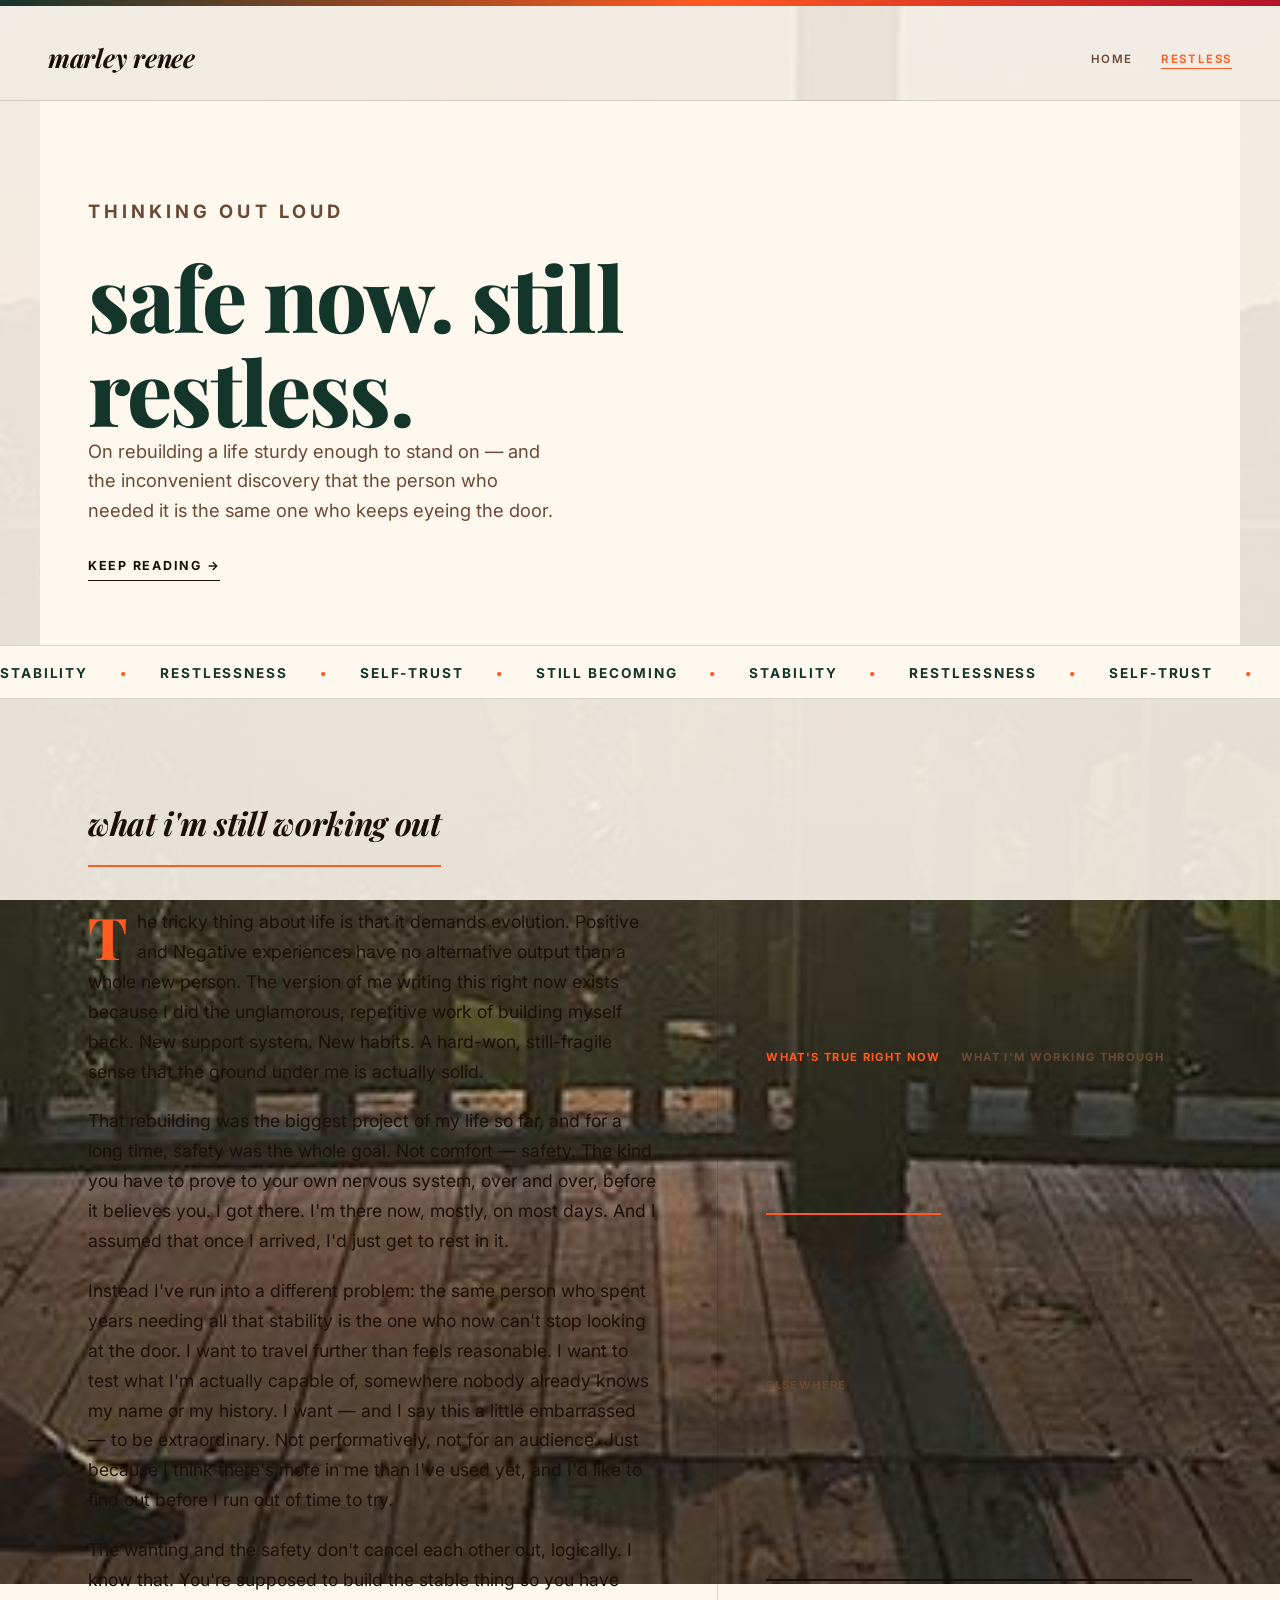
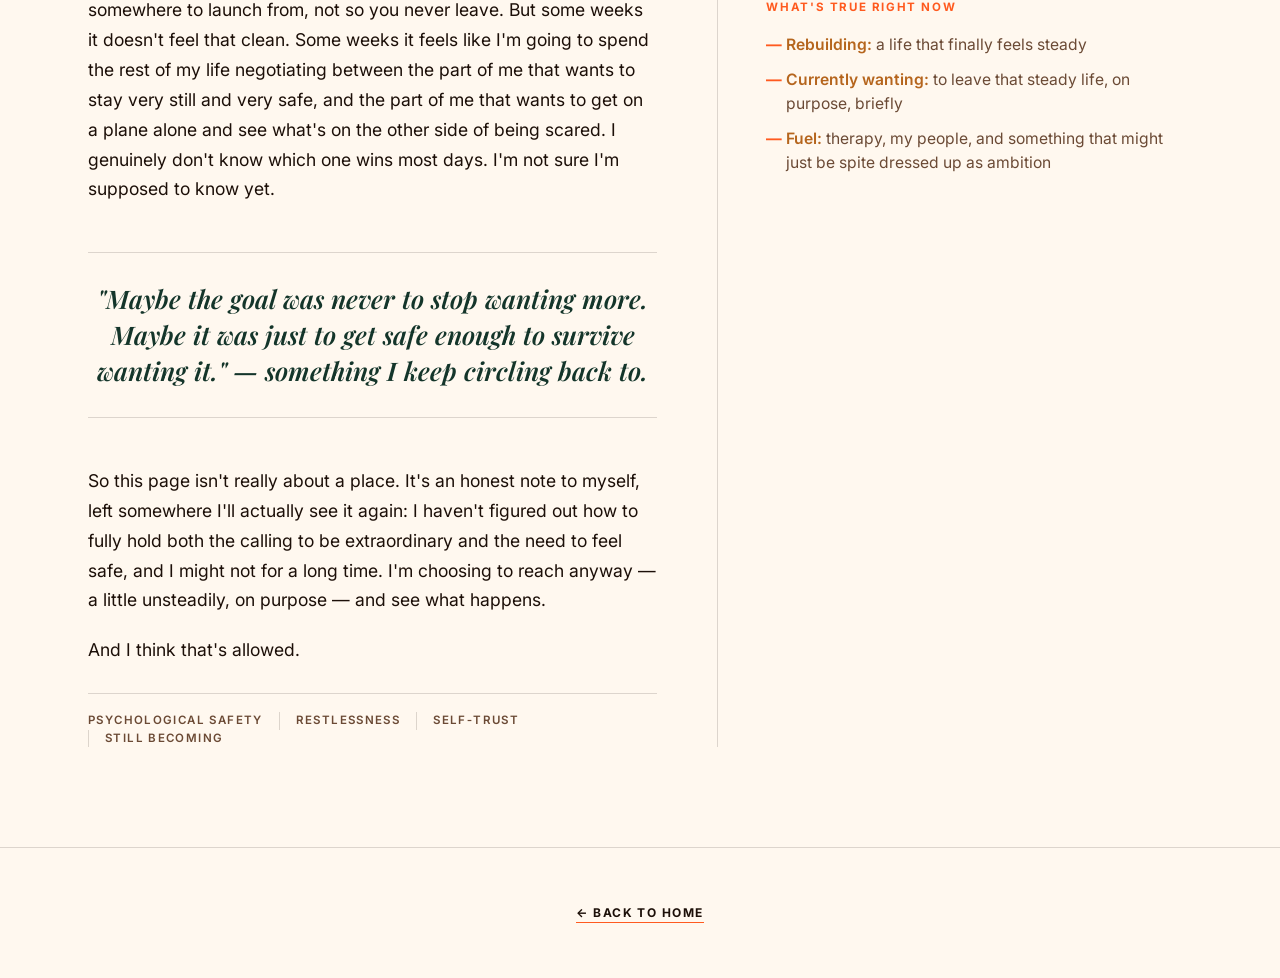
==== commit 5cbc11f6: "Add portrait and interactive tabs, rewrite restless page opening, fix proper-noun casing Co-Authored" ====
--- a/sustainability.html
+++ b/sustainability.html
@@ -15,7 +15,7 @@
 
   <!-- NAV -->
   <nav class="nav">
-    <a class="nav-mark" href="/index.html">marley renee</a>
+    <a class="nav-mark" href="/index.html">Marley Renee</a>
     <ul class="nav-links">
       <li><a href="/index.html">home</a></li>
       <li><a href="/sustainability.html" class="active">restless</a></li>
@@ -45,13 +45,11 @@
     <div class="about-grid">
       <div>
         <p class="bio lede">
-          I don't usually write about this part directly, and I'm not going to here either —
-          not because it's a secret, but because some things need more room than a bio page
-          can hold. What I will say is that a few years ago I went through something that
-          genuinely knocked me down, and that the version of me writing this right now exists
-          because I did the unglamorous, repetitive work of building myself back. New support
-          system. New habits. A hard-won, still-fragile sense that the ground under me is
-          actually solid.
+          The tricky thing about life is that it demands evolution. Positive and Negative
+          experiences have no alternative output than a whole new person. The version of me
+          writing this right now exists because I did the unglamorous, repetitive work of
+          building myself back. New support system. New habits. A hard-won, still-fragile
+          sense that the ground under me is actually solid.
         </p>
 
         <p class="bio">
@@ -105,8 +103,14 @@
         </ul>
       </div>
 
-      <aside class="card-grid">
-        <div class="card">
+      <aside class="card-grid" data-tabs>
+        <div class="tab-list" role="tablist" aria-label="page categories">
+          <button class="tab-btn" role="tab" aria-selected="true" data-tab="0">what's true right now</button>
+          <button class="tab-btn" role="tab" aria-selected="false" data-tab="1">what i'm working through</button>
+          <button class="tab-btn" role="tab" aria-selected="false" data-tab="2">elsewhere</button>
+        </div>
+
+        <div class="card" role="tabpanel" data-panel="0">
           <h3>what's true right now</h3>
           <ul class="list">
             <li><span>Rebuilding:</span> a life that finally feels steady</li>
@@ -115,7 +119,7 @@
           </ul>
         </div>
 
-        <div class="card">
+        <div class="card" role="tabpanel" data-panel="1" hidden>
           <h3>what i'm working through</h3>
           <ul class="list">
             <li>Wanting big things without needing them to prove my worth.</li>
@@ -125,11 +129,11 @@
           </ul>
         </div>
 
-        <div class="card">
+        <div class="card" role="tabpanel" data-panel="2" hidden>
           <h3>elsewhere</h3>
           <ol class="list list-numbered">
             <li>
-              <a href="https://www.linkedin.com/in/maraltman22/" target="_blank" rel="noopener">linkedin</a>
+              <a href="https://www.linkedin.com/in/maraltman22/" target="_blank" rel="noopener">LinkedIn</a>
               — the more professional read on who I am, for anyone who wants that context.
             </li>
             <li>
@@ -148,5 +152,6 @@
     <p><a href="/index.html">&larr; back to home</a></p>
   </footer>
 
+  <script src="/script.js"></script>
 </body>
 </html>
--- a/style.css
+++ b/style.css
@@ -115,6 +115,14 @@
   margin-bottom: 22px;
 }
 
+.hero-headline {
+  display: flex;
+  align-items: center;
+  flex-wrap: wrap;
+  gap: 28px;
+  margin-bottom: 28px;
+}
+
 .hero h1 {
   font-family: var(--font-serif);
   text-transform: lowercase;
@@ -124,7 +132,23 @@
   line-height: 1.05;
   color: var(--deep-teal);
   max-width: 760px;
-  margin-bottom: 28px;
+  margin-bottom: 0;
+}
+
+.portrait-frame {
+  width: 108px;
+  height: 108px;
+  border-radius: 50%;
+  object-fit: cover;
+  border: 3px solid var(--palm-green);
+  flex-shrink: 0;
+}
+
+@media (max-width: 640px) {
+  .portrait-frame {
+    width: 72px;
+    height: 72px;
+  }
 }
 
 .hero p {
@@ -293,6 +317,36 @@
     border-left: 1px solid var(--rule);
     padding-left: 48px;
   }
+}
+
+.tab-list {
+  display: flex;
+  flex-wrap: wrap;
+  gap: 20px;
+}
+
+.tab-btn {
+  background: none;
+  border: none;
+  border-bottom: 2px solid transparent;
+  font-family: var(--font);
+  text-transform: uppercase;
+  font-size: 0.7rem;
+  font-weight: 700;
+  letter-spacing: 0.12em;
+  color: var(--gray);
+  padding: 0 0 6px;
+  cursor: pointer;
+  transition: color 0.15s ease, border-color 0.15s ease;
+}
+
+.tab-btn:hover {
+  color: var(--black);
+}
+
+.tab-btn[aria-selected="true"] {
+  color: var(--palm-green);
+  border-bottom-color: var(--palm-green);
 }
 
 .card {
